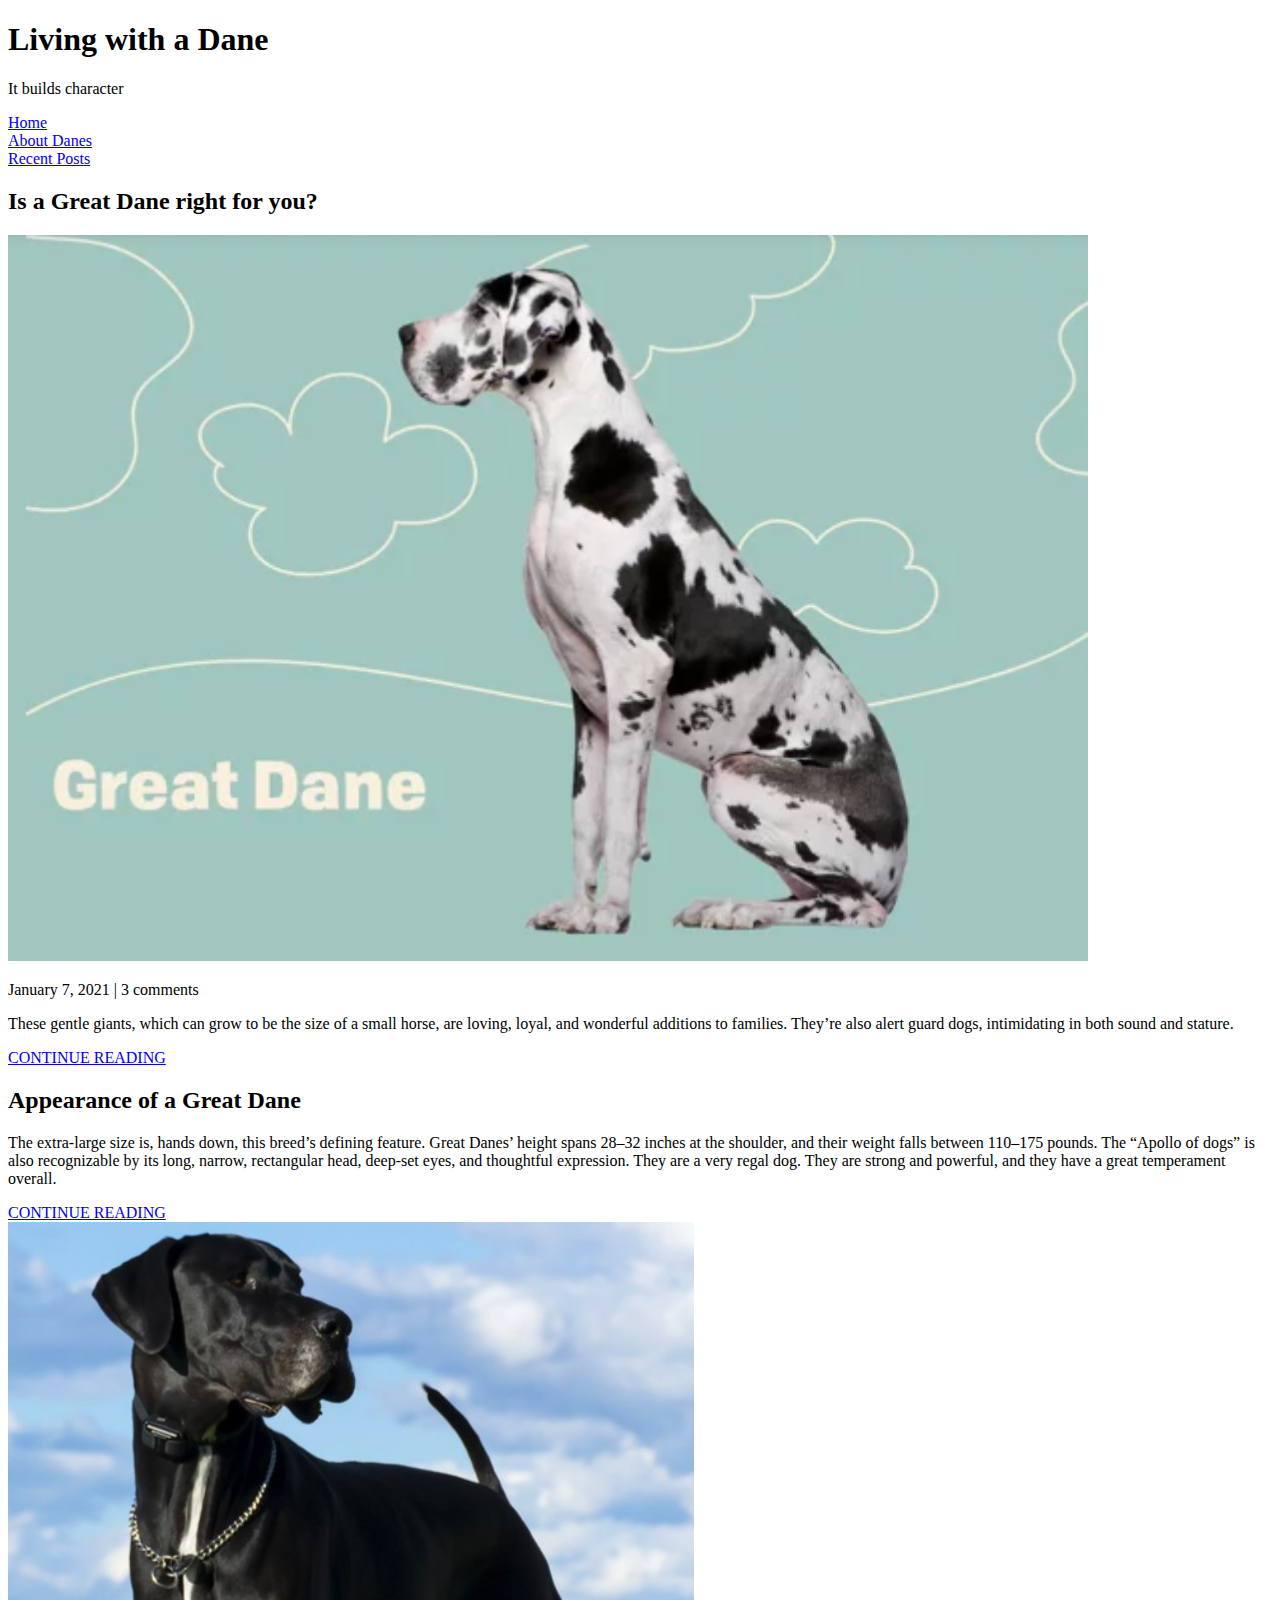
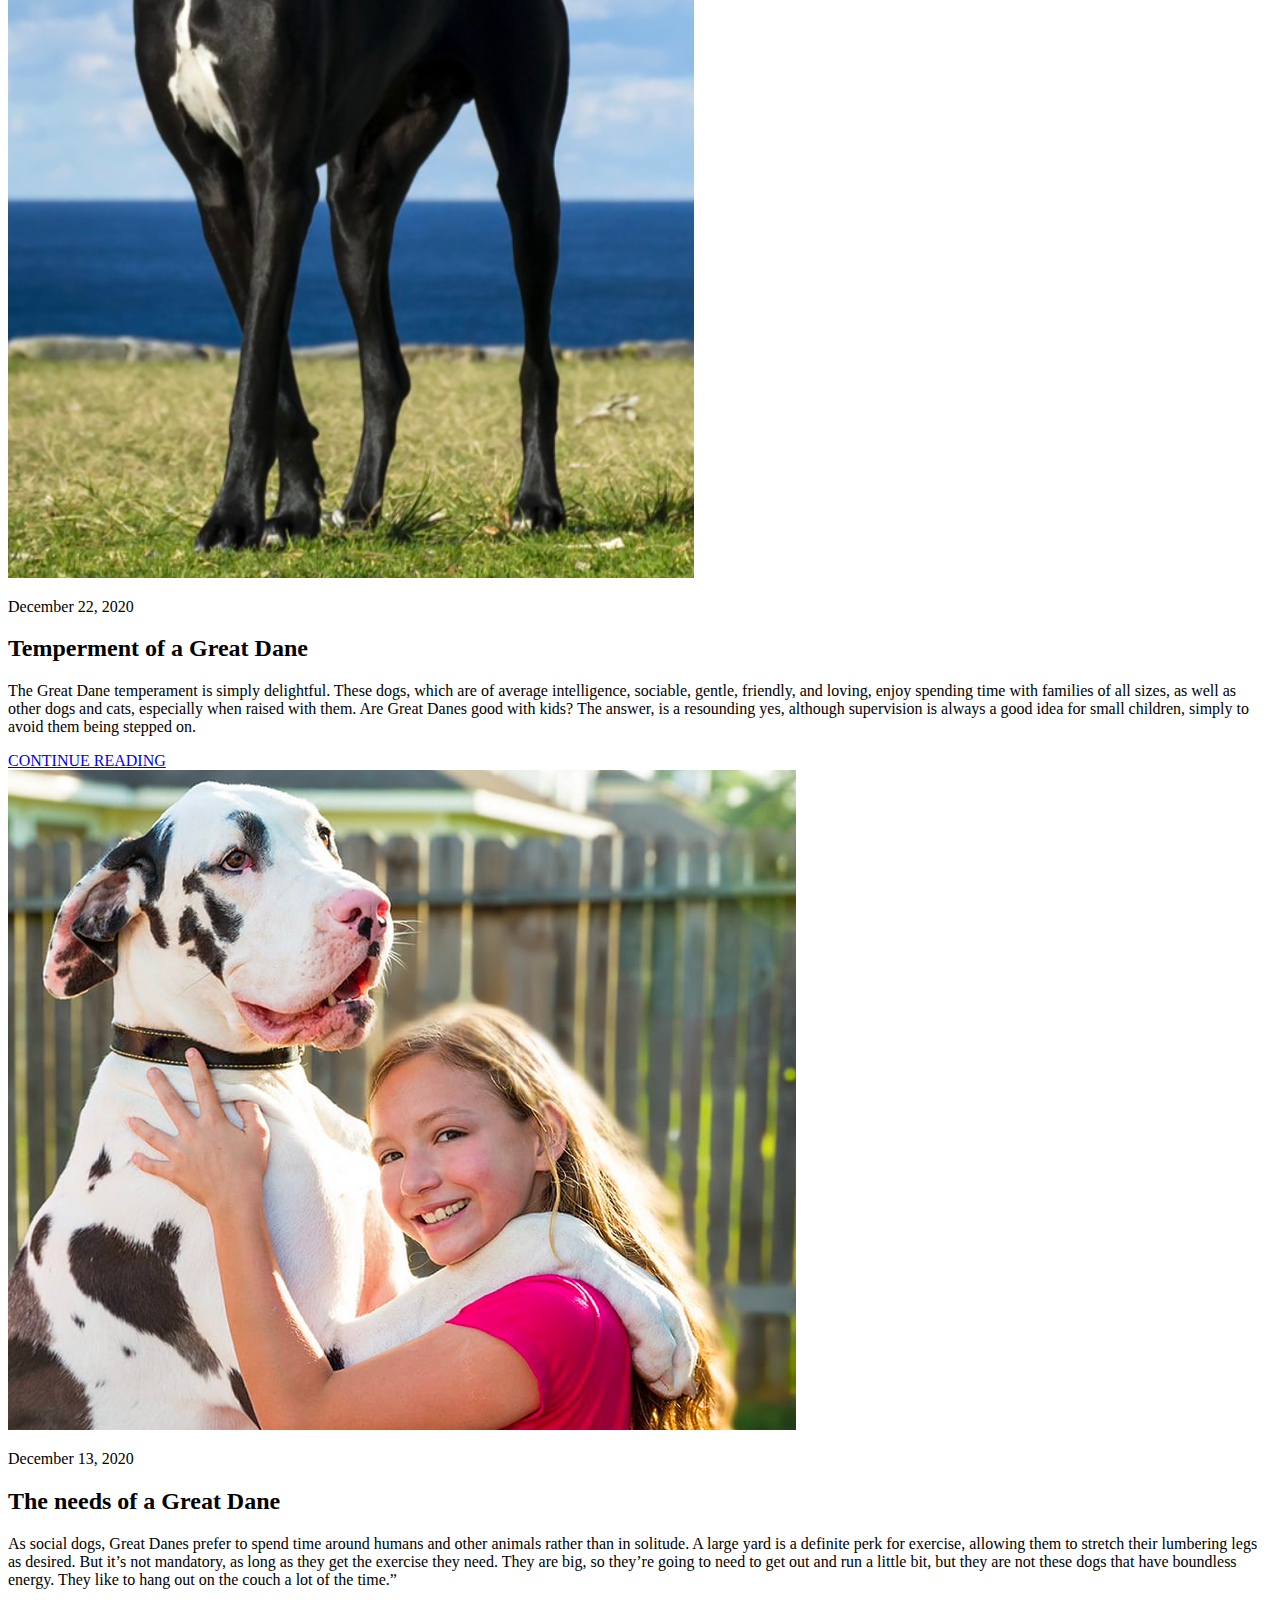
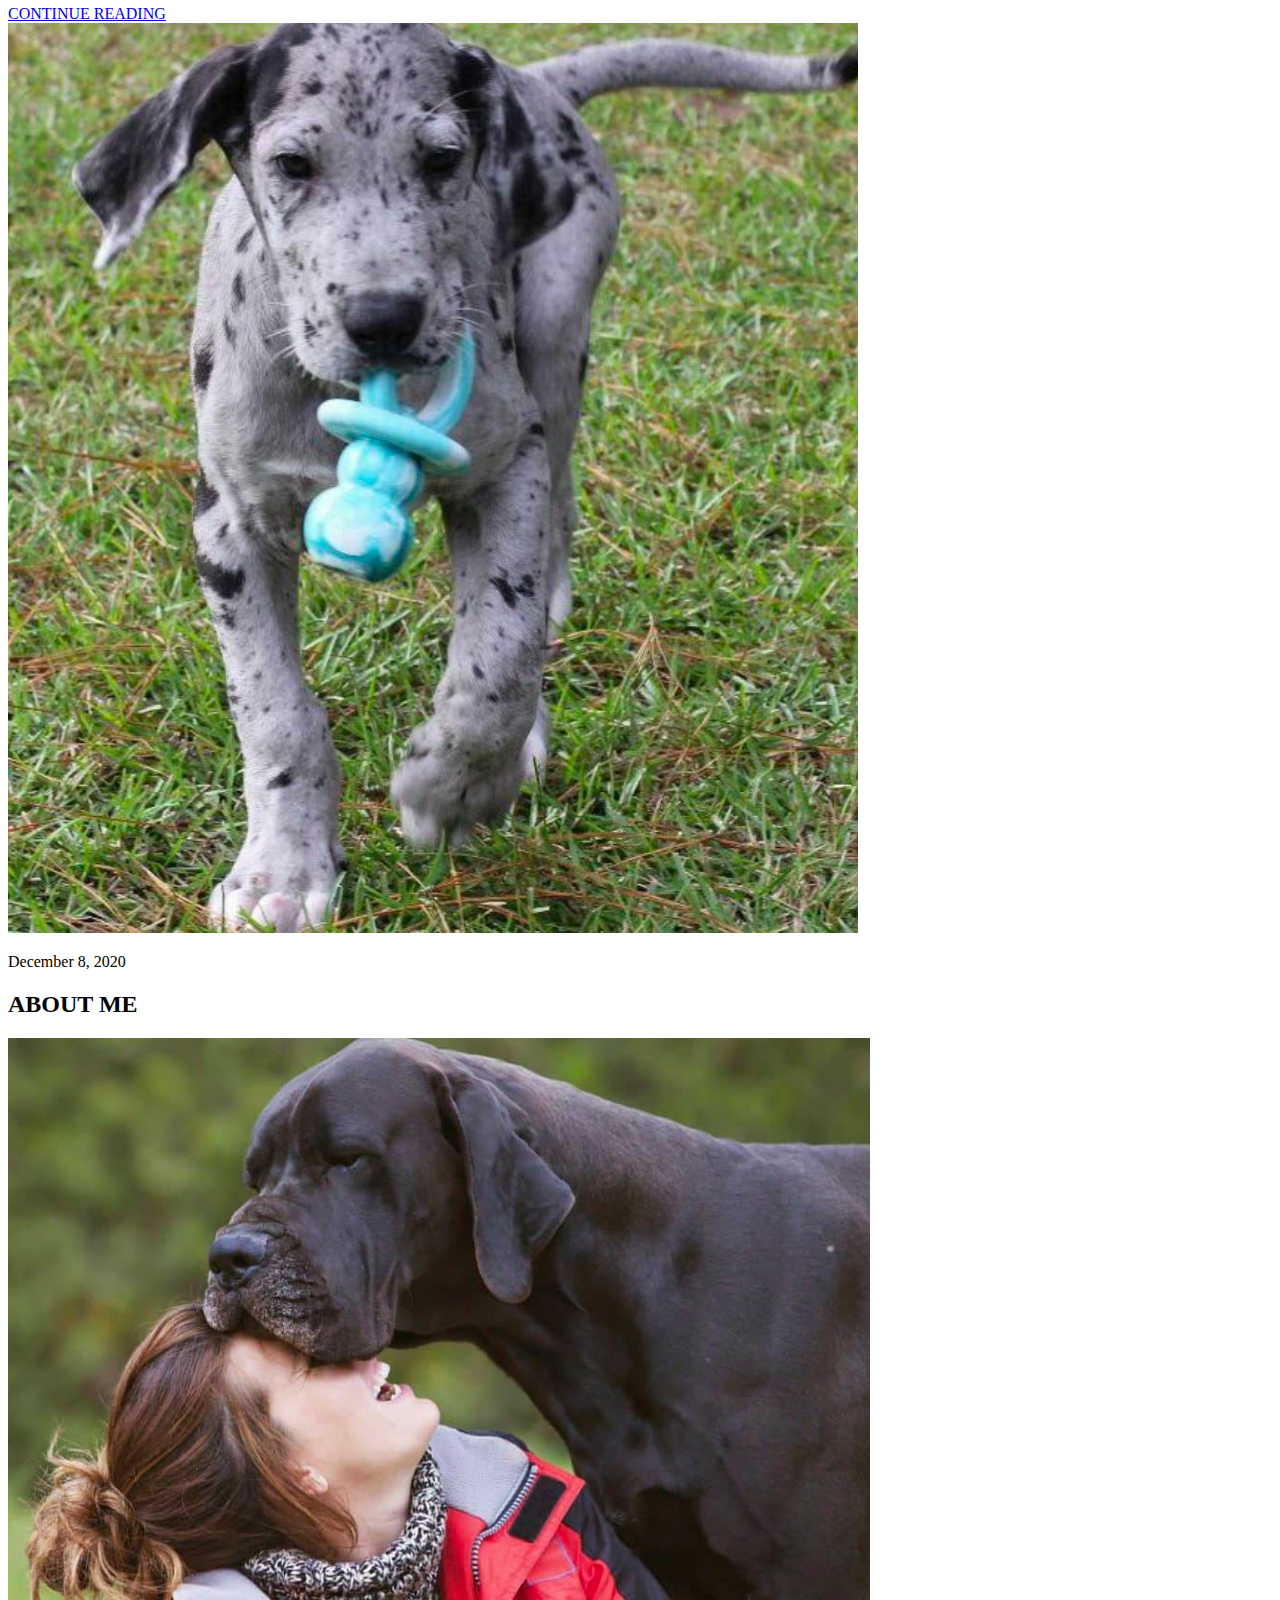
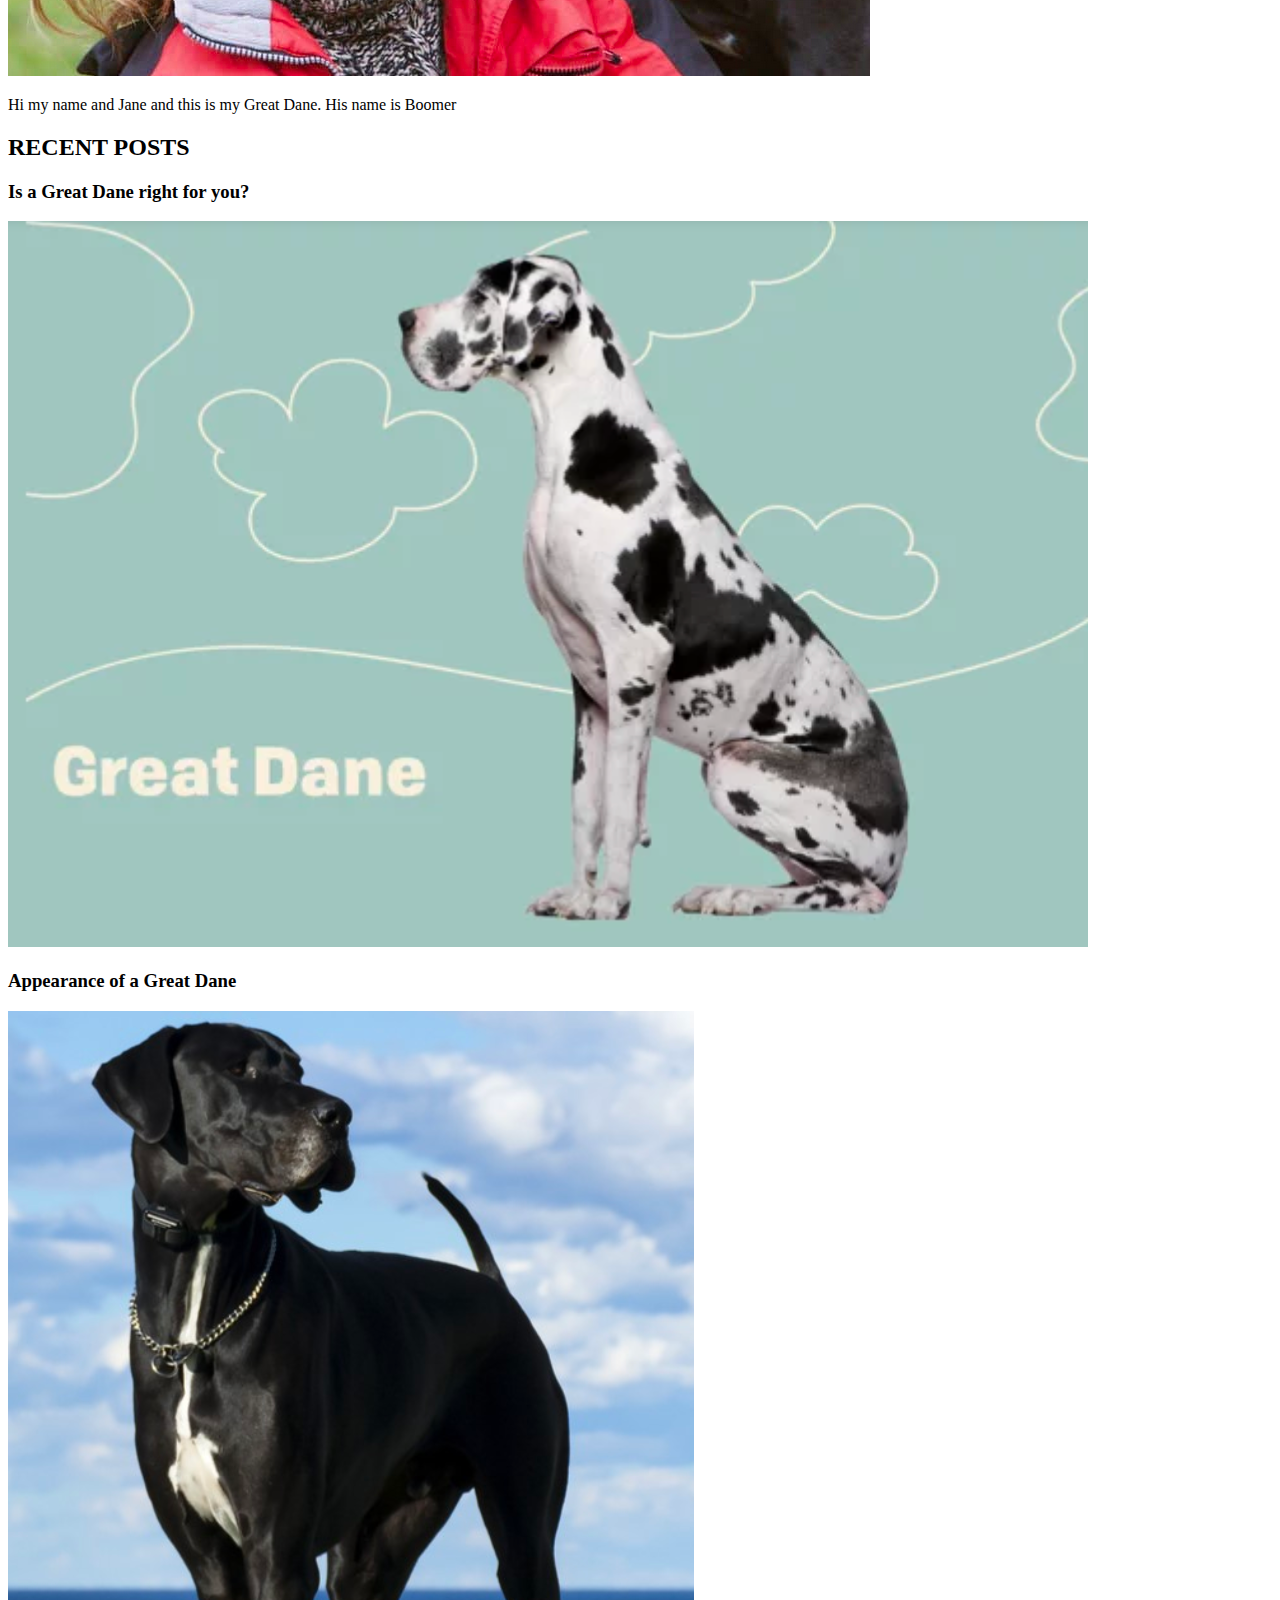
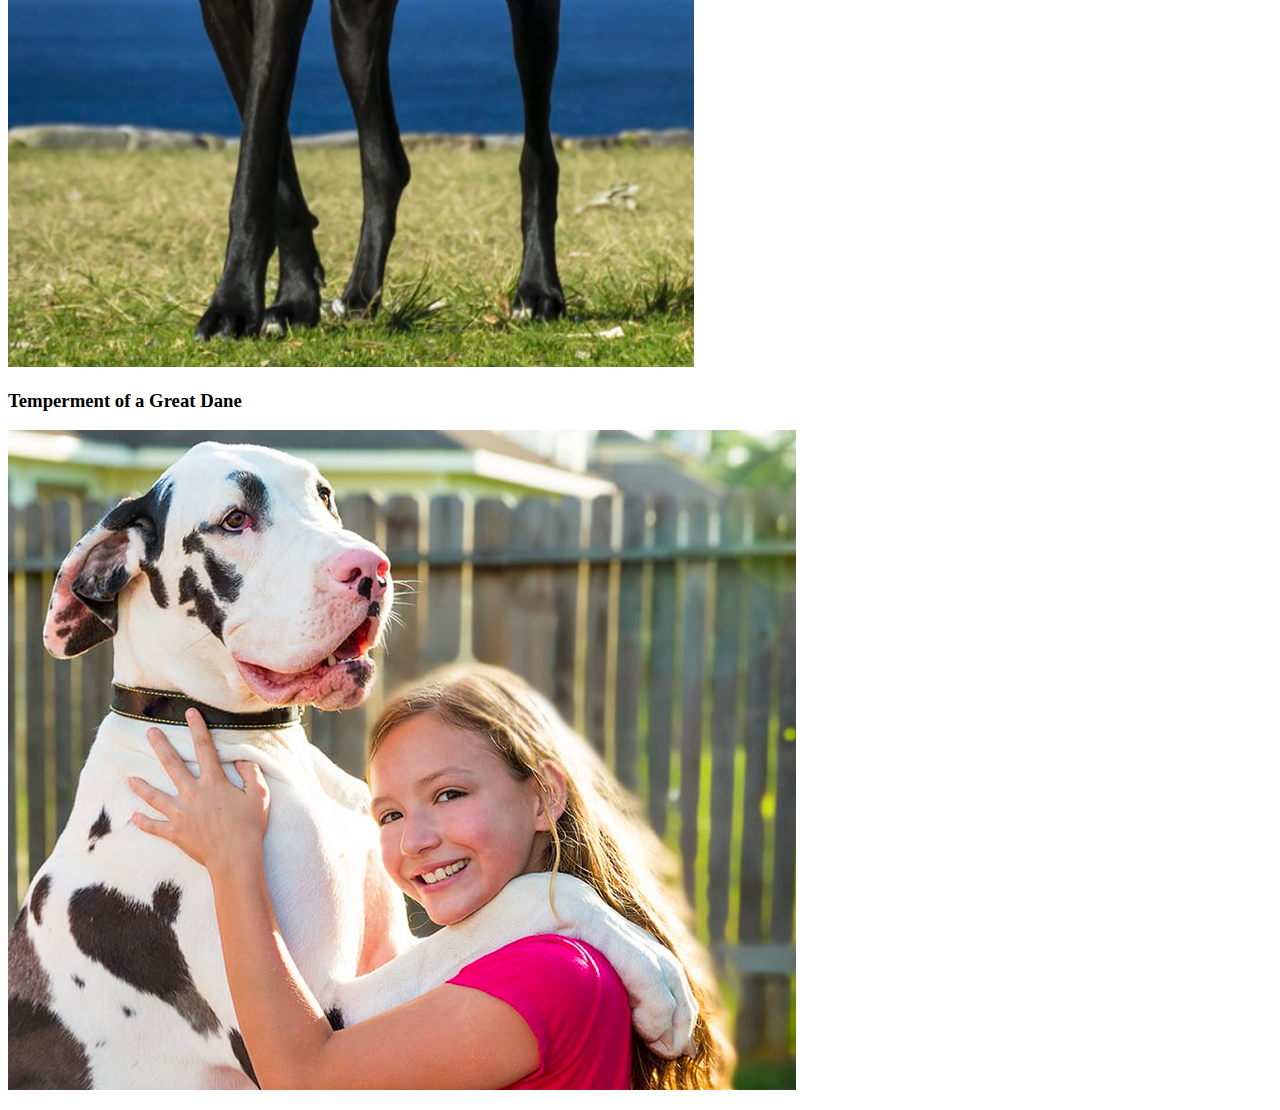
==== living-with-a-dane/index.html @ 88b6e69c "Initial commit with html on home and about page" ====
<!DOCTYPE html>
<html lang="en">
    <head>
        <meta charset="utf-8">
        <title>Living with a Dane</title>
        <link rel="stylesheet" href="css/style.css">
        <meta name="viewport" content="width=device-width, initial-scale=1.0">
    </head>
    
    <body>
        <header>
            <div class="container container-nav">
                <div class="site-title">
                    <h1>Living with a Dane</h1>
                    <p class="subtitle">It builds character</p>
                </div>
                <nav>
                    <li><a href="#">Home</a></li>
                    <li><a href="#">About Danes</a></li>
                    <li><a href="#">Recent Posts</a></li>
                </nav>
            </div> <!--- container-nav ending --->
        </header>
        
        <div class="container">
            <main>
                <article class="article-featured">
                    <h2 class="article-title">Is a Great Dane right for you?</h2>
                    <img src="images/great-dane.png" alt="Great Danes are happy dogs" class="article-image">
                    <p class="article-info">January 7, 2021 | 3 comments</p>
                    <p class="article-body">These gentle giants, which can grow to be the size of a small horse, are loving, loyal, and wonderful additions to families. They’re also alert guard dogs, intimidating in both sound and stature. </p>
                    <a href="#" class="article-read-more">CONTINUE READING</a>
                </article>
                
                <article class="article-recent">
                    <div class="article-recent-main">
                        <h2 class="article-title">Appearance of a Great Dane</h2>
                        <p class="article-body">The extra-large size is, hands down, this breed’s defining feature. Great Danes’ height spans 28–32 inches at the shoulder, and their weight falls between 110–175 pounds. The “Apollo of dogs” is also recognizable by its long, narrow, rectangular head, deep-set eyes, and thoughtful expression. They are a very regal dog. They are strong and powerful, and they have a great temperament overall. </p>
                        <a href="#" class="article-read-more">CONTINUE READING</a>
                    </div>
                    <div class="article-recent-secondary">
                        <img src="images/great-dane-regal.png" alt="Regal Great Dane Standing Tall" class="article-image">
                        <p class="article-info">December 22, 2020</p>
                    </div>
                </article>
                
                <article class="article-recent">
                    <div class="article-recent-main">
                        <h2 class="article-title">Temperment of a Great Dane</h2>
                        <p class="article-body">The Great Dane temperament is simply delightful. These dogs, which are of average intelligence, sociable, gentle, friendly, and loving, enjoy spending time with families of all sizes, as well as other dogs and cats, especially when raised with them. Are Great Danes good with kids? The answer, is a resounding yes, although supervision is always a good idea for small children, simply to avoid them being stepped on.</p>
                        <a href="#" class="article-read-more">CONTINUE READING</a>
                    </div>
                    <div class="article-recent-secondary">
                        <img src="images/great-dane-little-girl.png" alt="Great Danes are good with kids." class="article-image">
                        <p class="article-info">December 13, 2020</p>
                    </div>
                </article>
                
                <article class="article-recent">
                    <div class="article-recent-main">
                        <h2 class="article-title">The needs of a Great Dane</h2>
                        <p class="article-body">As social dogs, Great Danes prefer to spend time around humans and other animals rather than in solitude. A large yard is a definite perk for exercise, allowing them to stretch their lumbering legs as desired. But it’s not mandatory, as long as they get the exercise they need. They are big, so they’re going to need to get out and run a little bit, but they are not these dogs that have boundless energy. They like to hang out on the couch a lot of the time.”</p>
                        <a href="#" class="article-read-more">CONTINUE READING</a>
                    </div>
                    <div class="article-recent-secondary">
                        <img src="images/puppie-3.png" alt="Great Danes are really good puppies" class="article-image">
                        <p class="article-info">December 8, 2020</p>
                    </div>
                </article>
            </main>
            
            <aside class="sidebar">
                
                <div class="sidebar-widget">
                    <h2 class="widget-title">ABOUT ME</h2>
                    <img src="images/great-dane-kiss.png" alt="" class="widget-image">
                    <p class="widget-body">Hi my name and Jane and this is my Great Dane. His name is Boomer</p>
                </div>
                
                <div class="sidebar-widget">
                    <h2 class="widget-title">RECENT POSTS</h2>
                    <div class="widget-recent-post">
                        <h3 class="widget-recent-post-title">Is a Great Dane right for you?</h3>
                        <img src="images/great-dane.png" alt="Great Danes are really good dogs." class="widget-image">
                    </div>
                    <div class="widget-recent-post">
                        <h3 class="widget-recent-post-title">Appearance of a Great Dane</h3>
                        <img src="images/great-dane-regal.png" alt="Great Danes make great pets." class="widget-image">
                    </div>
                    <div class="widget-recent-post">
                        <h3 class="widget-recent-post-title">Temperment of a Great Dane</h3>
                        <img src="images/great-dane-little-girl.png" alt="Great Danes are great with kids." class="widget-image">
                    </div>
                </div>
                
            </aside>
        </div>
        
        
        <footer>
            <p></p>
            <p></p>
        </footer>
        
        
        
    </body>
</html>
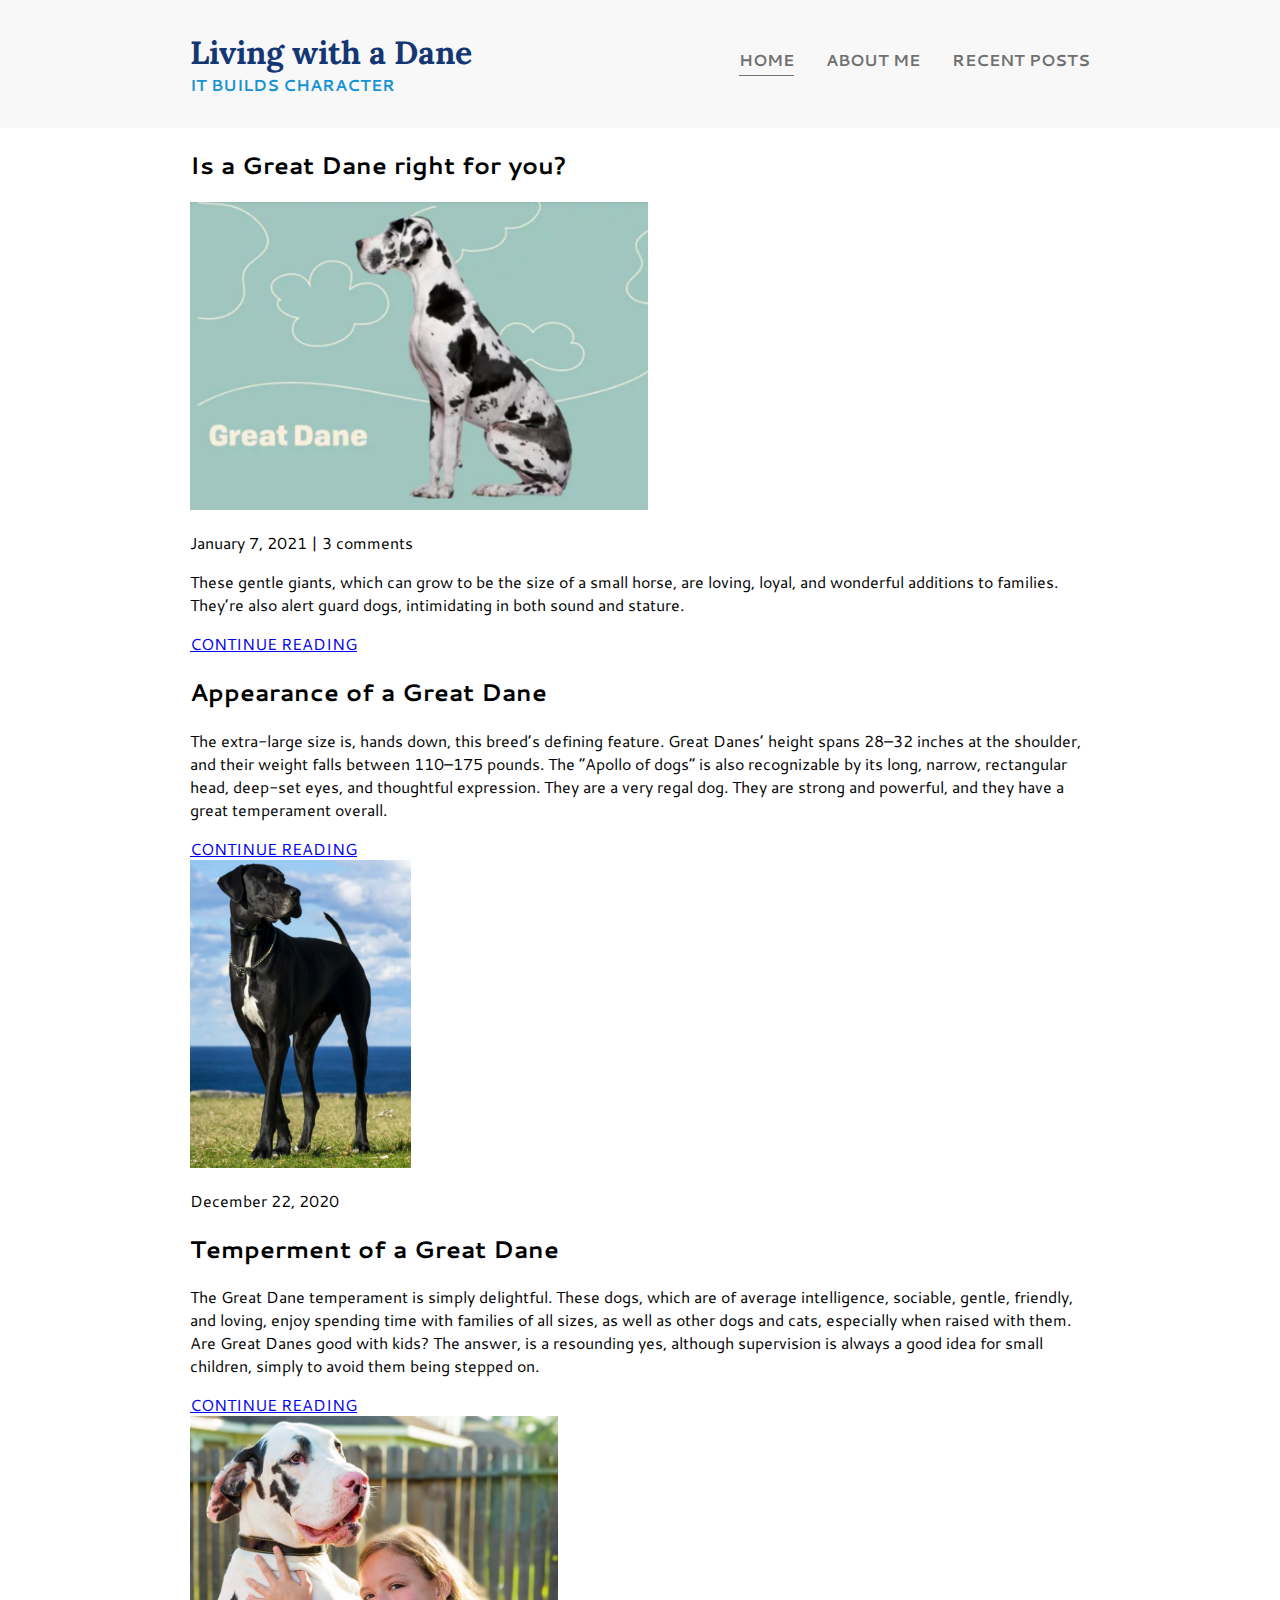
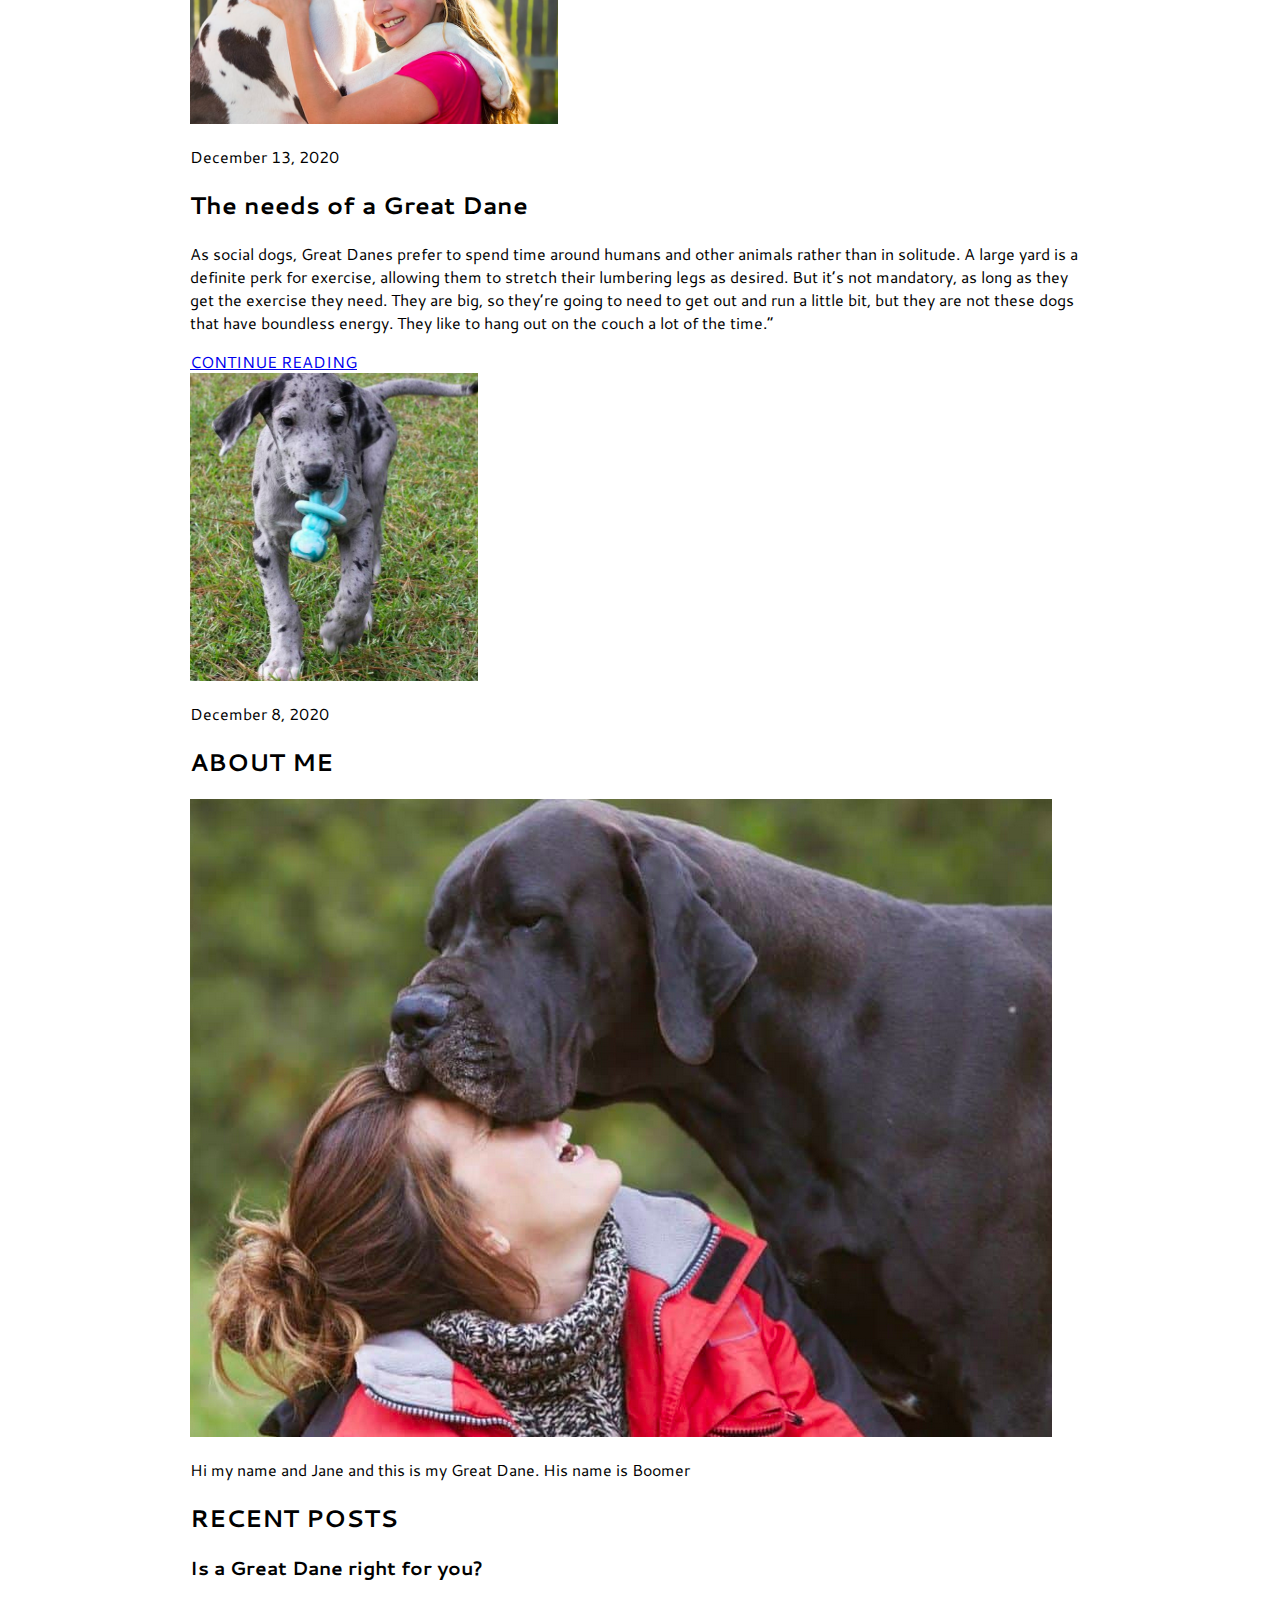
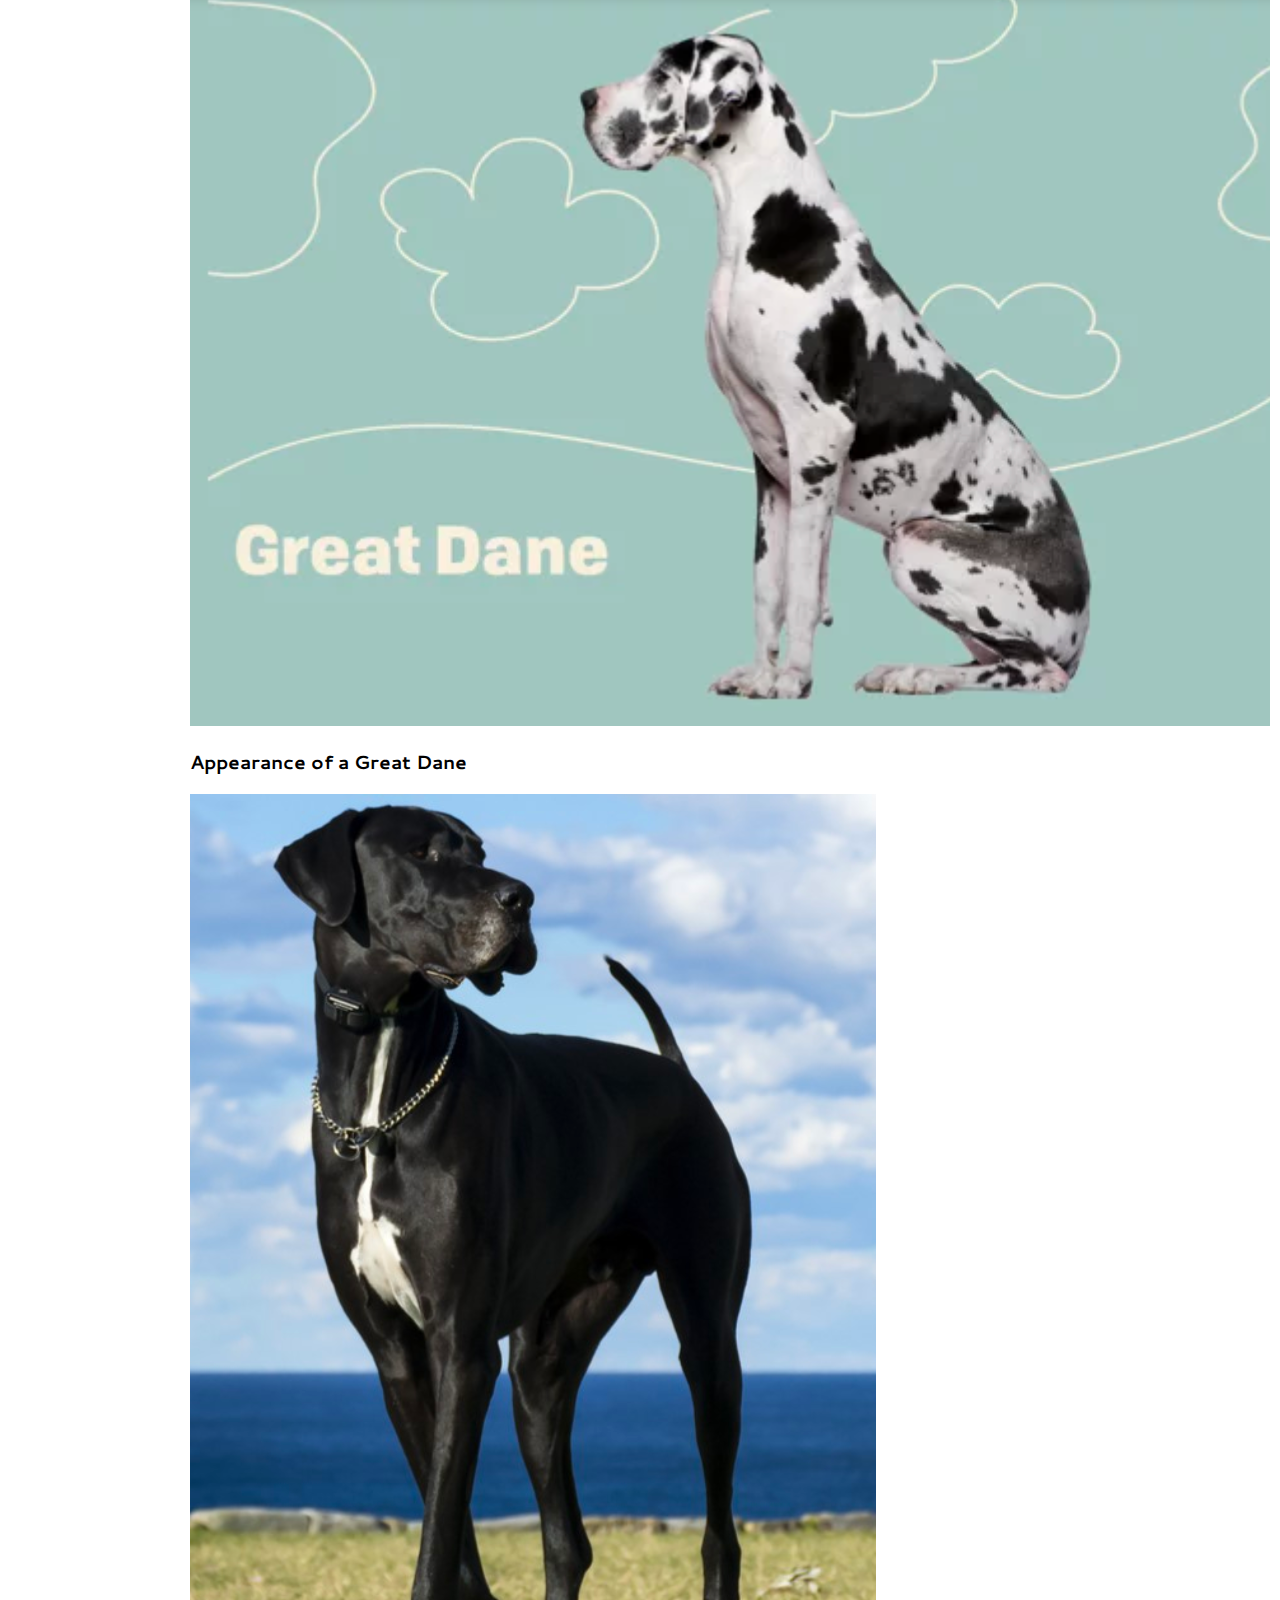
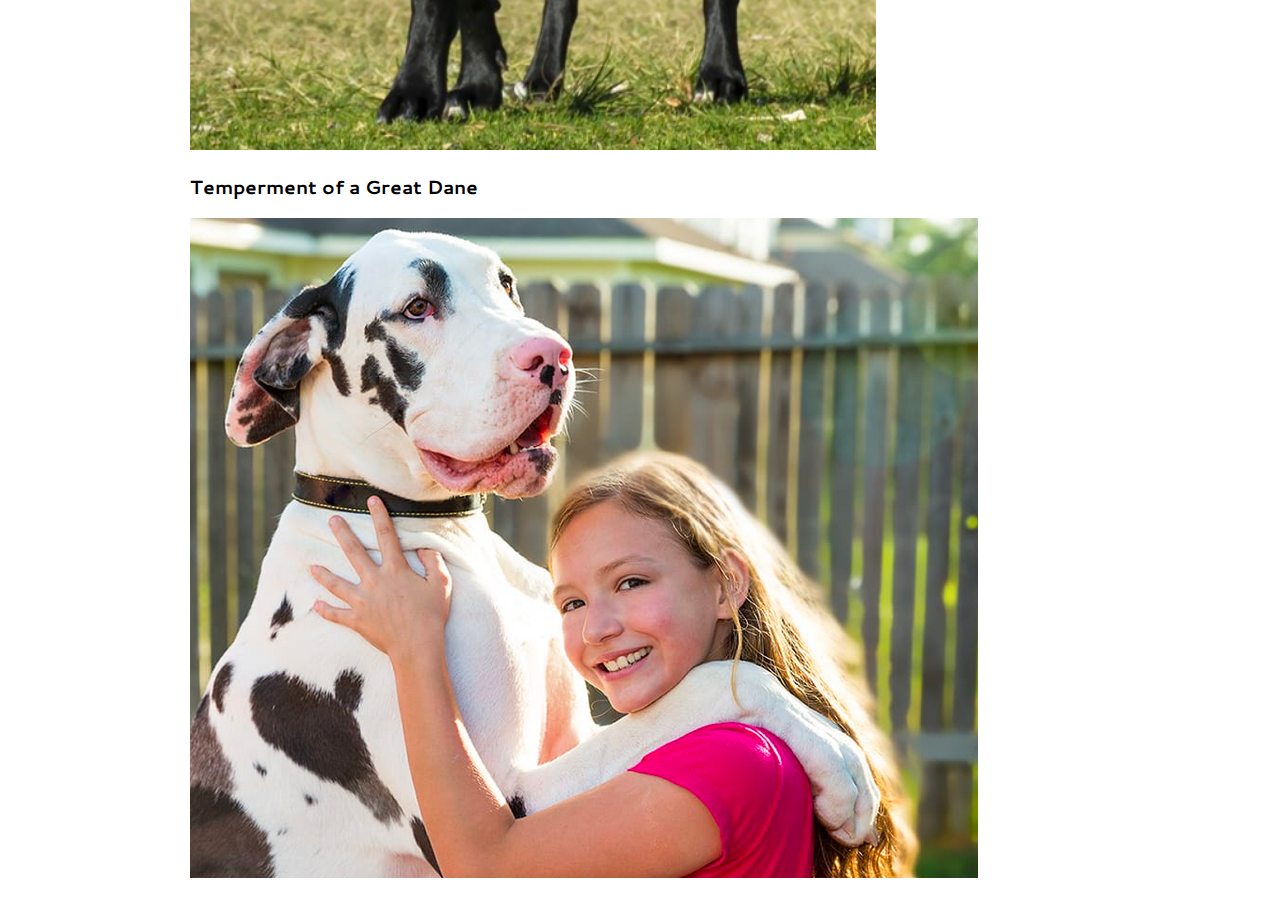
==== commit 38bd8dfb: "added media queries to css" ====
--- a/living-with-a-dane/index.html
+++ b/living-with-a-dane/index.html
@@ -12,15 +12,19 @@
             <div class="container container-nav">
                 <div class="site-title">
                     <h1>Living with a Dane</h1>
-                    <p class="subtitle">It builds character</p>
+                    <p class="subtitle">IT BUILDS CHARACTER</p>
                 </div>
                 <nav>
-                    <li><a href="#">Home</a></li>
-                    <li><a href="#">About Danes</a></li>
-                    <li><a href="#">Recent Posts</a></li>
+                    <ul>
+                        <li><a href="index.html" class="current-page">HOME</a></li>
+                        <li><a href="about-me.html">ABOUT ME</a></li>
+                        <li><a href="recent-posts.html">RECENT POSTS</a></li>
+                    </ul>
                 </nav>
             </div> <!--- container-nav ending --->
         </header>
+        
+        
         
         <div class="container">
             <main>
--- a/living-with-a-dane/css/style.css
+++ b/living-with-a-dane/css/style.css
@@ -0,0 +1,113 @@
+@import url('https://fonts.googleapis.com/css2?family=Lora&family=Ubuntu&display=swap');
+
+@import url('https://fonts.googleapis.com/css2?family=Cantarell&display=swap');
+
+body {
+    margin: 0;
+    font-family: 'Cantarell', sans-serif;
+}
+
+/********Typography********/
+h1 {
+    font-family: 'Lora', serif;
+    color: #143774;
+    font-size: 2rem;
+    margin: 0;
+}
+
+.subtitle {
+    font-weight: 700;
+    color: #1792d2;
+    font-size: 2rem;
+    margin: 0;
+    font-size: 1rem;
+    
+}
+
+/********Layout********/
+
+.container {
+    width: 90%;
+    max-width: 900px;
+    margin: 0 auto;
+    /*flex-direction: column;*/
+    
+}
+
+.container-nav {
+    display: flex;
+    justify-content: space-between;
+    /*flex-direction: column;*/
+}
+
+header {
+    
+    background: #f8f8f8;
+    padding: 2em 0;
+    /*flex-direction: column;*/
+}
+
+/*navigation*/
+
+nav ul {
+    list-style: none;
+    /*text-decoration: none;*/
+    display: flex;
+    justify-content: center;
+    padding: 0;
+    
+}
+
+nav li {
+    margin-left: 2em;
+    /*text-decoration: none;*/
+}
+
+nav a {
+    text-decoration: none;
+    color: #707070;
+    font-weight: 700;
+    padding: .25em 0;
+}
+
+nav a:hover,
+nav a:focus {
+    color: #1792d2;
+}
+
+.current-page {
+    border-bottom: 1px solid #707070;
+}
+
+.current-page:hover {
+    color: #707070;
+}
+
+/********Images********/
+
+.article-image {
+    width 714px;
+    height: 308px;
+}
+
+/********Media Queries********/
+
+@media (max-width: 675px) {
+    .container-nav {
+        flex-direction: column;
+        text-align: center;
+    }
+    
+    header {
+        /*text-align: center;*/
+    }
+    
+    nav ul {
+        flex-direction: column;
+    }
+    
+    nav li {
+        margin: .5em 0;
+    }
+}
+
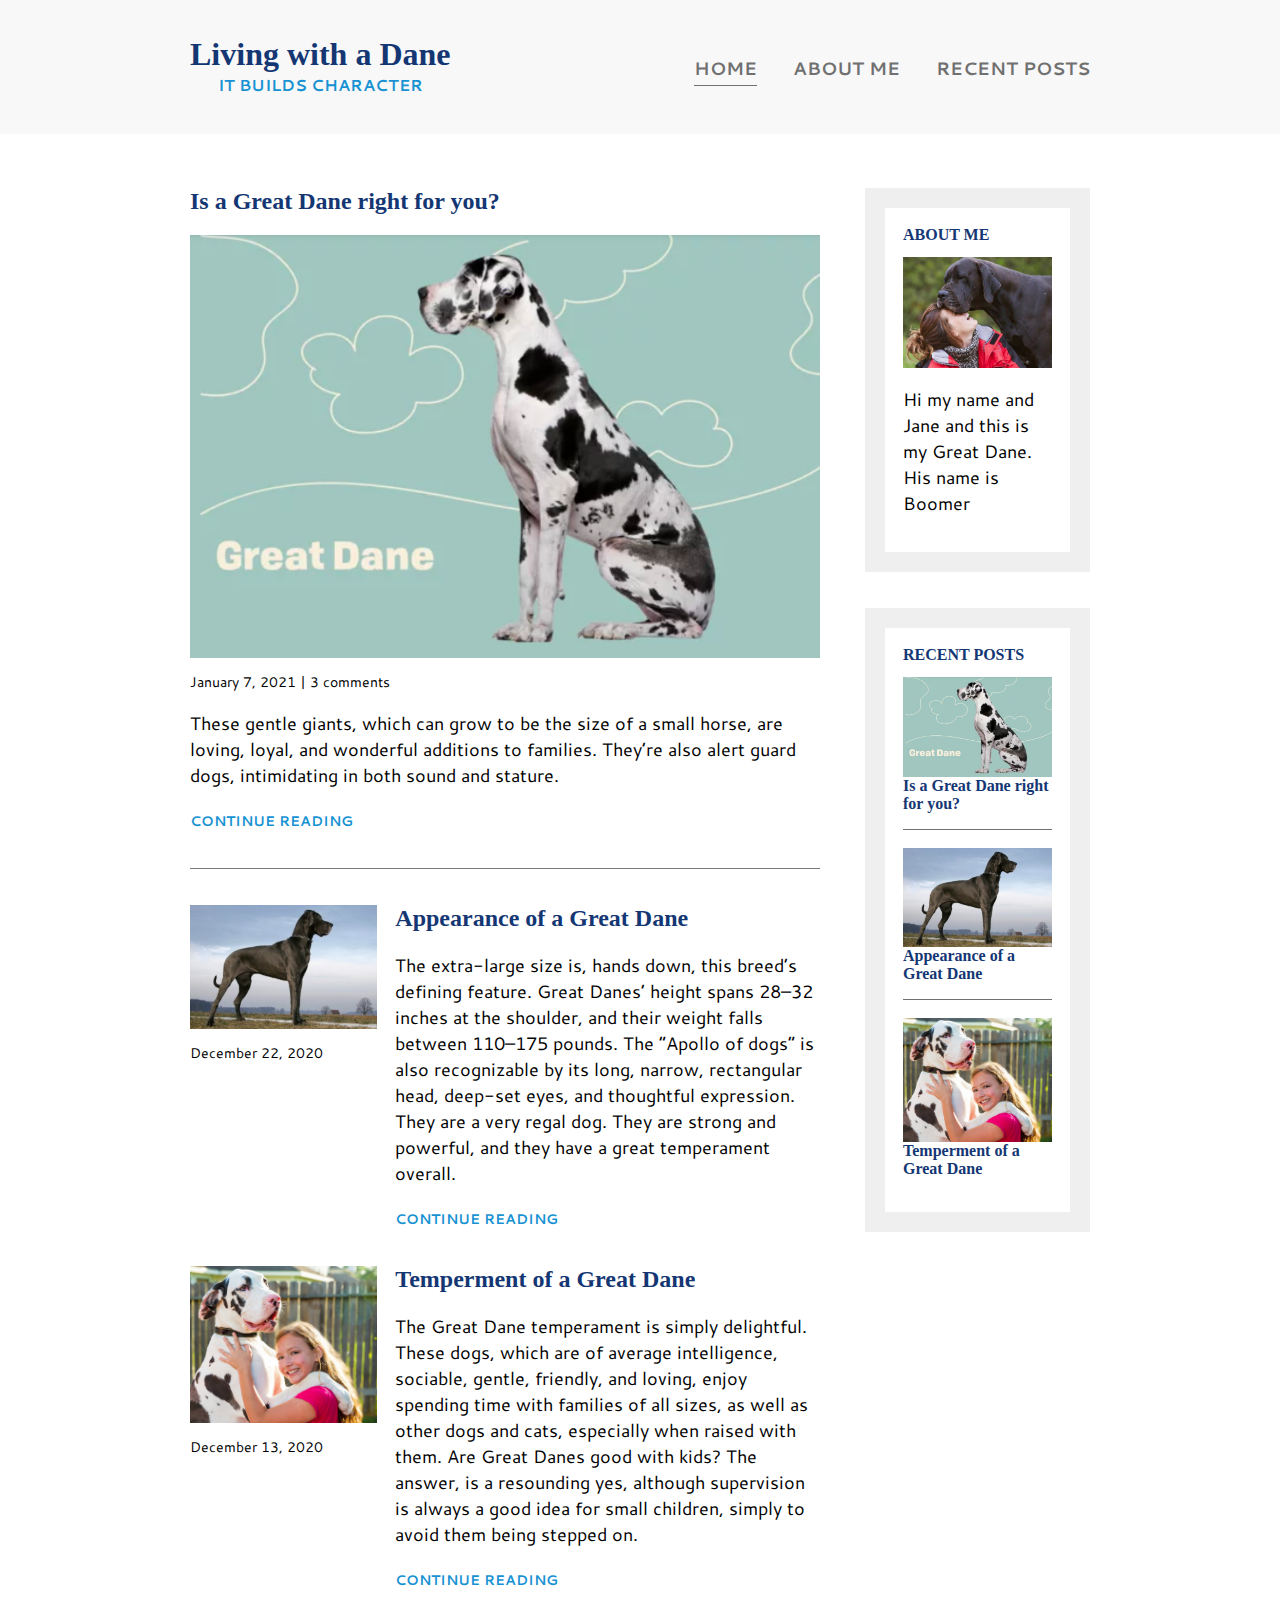
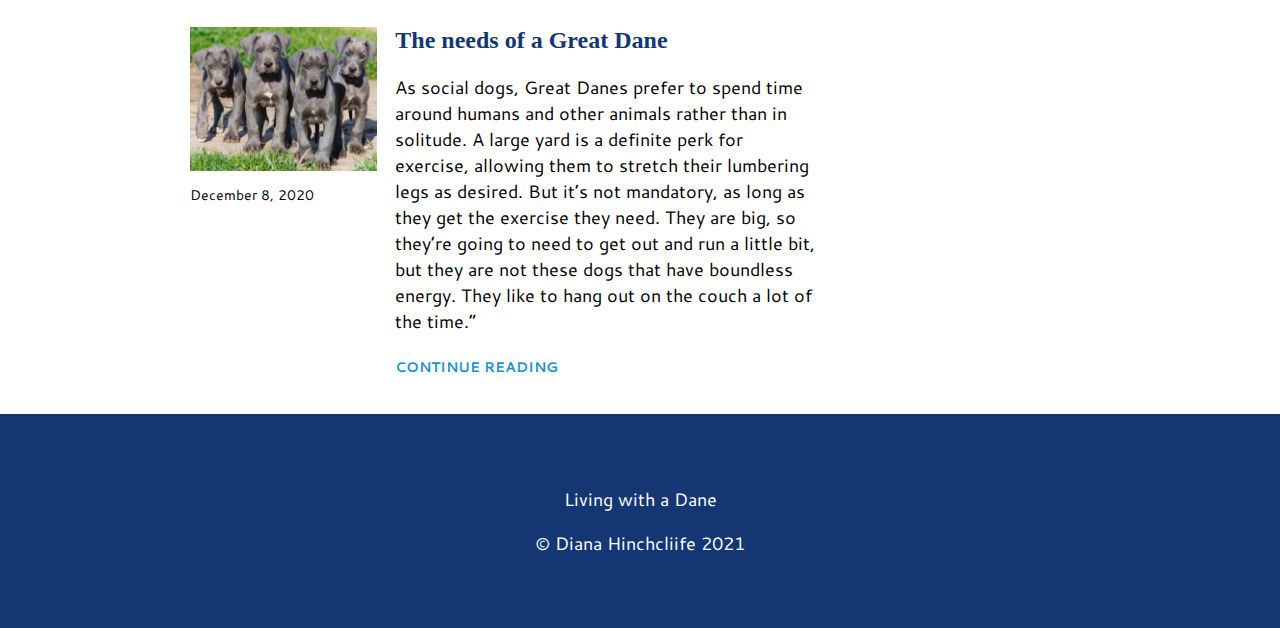
==== commit 63d50c9b: "css and media queries" ====
--- a/living-with-a-dane/index.html
+++ b/living-with-a-dane/index.html
@@ -3,13 +3,17 @@
     <head>
         <meta charset="utf-8">
         <title>Living with a Dane</title>
+        <link rel="preconnect" href="https://fonts.gstatic.com">
+        <link href="https://fonts.googleapis.com/css2?family=Ubuntu:wght@400;500;700&display=swap" rel="stylesheet">
+        <link rel="preconnect" href="https://fonts.gstatic.com">
+        <link href="https://fonts.googleapis.com/css2?family=Cantarell:wght@400;700&display=swap" rel="stylesheet"> 
         <link rel="stylesheet" href="css/style.css">
         <meta name="viewport" content="width=device-width, initial-scale=1.0">
     </head>
     
     <body>
         <header>
-            <div class="container container-nav">
+            <div class="container container-flex">
                 <div class="site-title">
                     <h1>Living with a Dane</h1>
                     <p class="subtitle">IT BUILDS CHARACTER</p>
@@ -26,7 +30,7 @@
         
         
         
-        <div class="container">
+        <div class="container container-flex">
             <main>
                 <article class="article-featured">
                     <h2 class="article-title">Is a Great Dane right for you?</h2>
@@ -67,7 +71,7 @@
                         <a href="#" class="article-read-more">CONTINUE READING</a>
                     </div>
                     <div class="article-recent-secondary">
-                        <img src="images/puppie-3.png" alt="Great Danes are really good puppies" class="article-image">
+                        <img src="images/great-dane-puppies.png" alt="Great Danes are really good puppies" class="article-image">
                         <p class="article-info">December 8, 2020</p>
                     </div>
                 </article>
@@ -102,8 +106,8 @@
         
         
         <footer>
-            <p></p>
-            <p></p>
+            <p><strong>Living with a Dane</strong></p>
+            <p>&copy; Diana Hinchcliife 2021</p>
         </footer>
         
         
--- a/living-with-a-dane/css/style.css
+++ b/living-with-a-dane/css/style.css
@@ -1,18 +1,39 @@
-@import url('https://fonts.googleapis.com/css2?family=Lora&family=Ubuntu&display=swap');
-
-@import url('https://fonts.googleapis.com/css2?family=Cantarell&display=swap');
-
 body {
     margin: 0;
     font-family: 'Cantarell', sans-serif;
+    font-size: 1.125rem;
+    font-weight: 300;
+}
+
+img {
+    max-width: 100%;
+    display: block;
+}
+
+.image-full {
+    max-height: 400px;
+    width: 100%;
+    margin-bottom: 2em;
 }
 
 /********Typography********/
-h1 {
+
+h1,
+h2,
+h3 {
     font-family: 'Lora', serif;
     color: #143774;
+    margin-top: 0;
+}
+
+h1 {
+    
     font-size: 2rem;
     margin: 0;
+}
+
+h3 {
+   color: #1792d2;
 }
 
 .subtitle {
@@ -21,8 +42,29 @@
     font-size: 2rem;
     margin: 0;
     font-size: 1rem;
-    
-}
+}
+
+.article-title {
+    font-size: 1.5rem;
+}
+
+.article-read-more,
+.article-info {
+    font-size: .875rem;
+}
+
+.article-read-more {
+    color: #1792d2;
+    text-decoration: none;
+    font-weight: bold;
+}
+
+.article-read-more:hover,
+.article-read-more:focus {
+    color: #143774;
+    text-decoration: underline;
+}
+
 
 /********Layout********/
 
@@ -34,10 +76,11 @@
     
 }
 
-.container-nav {
+.container-flex {
     display: flex;
     justify-content: space-between;
     /*flex-direction: column;*/
+    flex-direction: column;
 }
 
 header {
@@ -45,7 +88,18 @@
     background: #f8f8f8;
     padding: 2em 0;
     /*flex-direction: column;*/
-}
+    text-align: center;
+    margin-bottom: 3em;
+}
+
+footer {
+    background: #143774;
+    color: white;
+    text-align: center;
+    padding: 3em 0;
+}
+
+
 
 /*navigation*/
 
@@ -83,24 +137,118 @@
     color: #707070;
 }
 
-/********Images********/
+/*********Articles********/
+
+.article-featured {
+    border-bottom: 1px solid #787878;
+    padding-bottom: 2em;
+    margin-bottom: 2em;
+}
+
+.article-recent {
+    display: flex;
+    flex-direction: column;
+    margin-bottom: 2em;
+}
+
+.article-recent-main {
+    order: 2
+}
+
+.article-recent-secondary {
+    order: 1
+}
 
 .article-image {
-    width 714px;
-    height: 308px;
+    width: 100%;
+    
+    /*min-height: 400px;*/
+    /*object-fit: cover;
+    object-position:  */
+}
+
+/********Widgets********/
+
+.sidebar-widget {
+    border: 20px solid #efefef;
+    margin-bottom: 2em;
+    padding: 1em;
+}
+
+.widget-title,
+.widget-recent-post-title {
+    font-size: 1rem;
+    color: #143774;
+}
+
+.widget-title {
+    
+    font-family: 'Lora', serif;
+    font-weight: 700;
+}
+
+.widget-recent-post {
+    display: flex;
+    flex-direction: column;
+    border-bottom: 1px solid #707070;
+    margin-bottom: 1em;
+    
+}
+
+.widget-recent-post:last-child {
+    border: 0;
+    margin: 0;
+}
+
+.widget-image {
+    order: -1;
 }
 
 /********Media Queries********/
 
+@media (min-width: 675px) {
+    .container-flex {
+        flex-direction: row;
+    }
+    
+    main {
+        width: 70%
+    }
+    
+    aside {
+        width: 25%;
+        min-width: 200px;
+        margin-left: 1em;
+    }
+    
+    .article-recent {
+        flex-direction: row;
+    }
+    .article-recent-main {
+        width: 68%;
+        justify-content: space-between;
+    }
+    
+    .article-recent-secondary {
+        width: 30%;
+        padding-right: 1em;
+    }
+    
+    .aticle-featured {
+        display: flex;
+        flex-direction: column;
+    }
+    
+    .article-image {
+        order: -2;
+    }
+    
+    .article-info {
+        order: -1;
+    }
+}
+
 @media (max-width: 675px) {
-    .container-nav {
-        flex-direction: column;
-        text-align: center;
-    }
-    
-    header {
-        /*text-align: center;*/
-    }
     
     nav ul {
         flex-direction: column;
@@ -110,4 +258,14 @@
         margin: .5em 0;
     }
 }
-
+/*
+@media (min-width: 550) {
+    .article-recent-main {
+        margin-top: -2.5
+    }
+    
+    .article-info {
+        text-align: right;
+    }
+}*/
+
